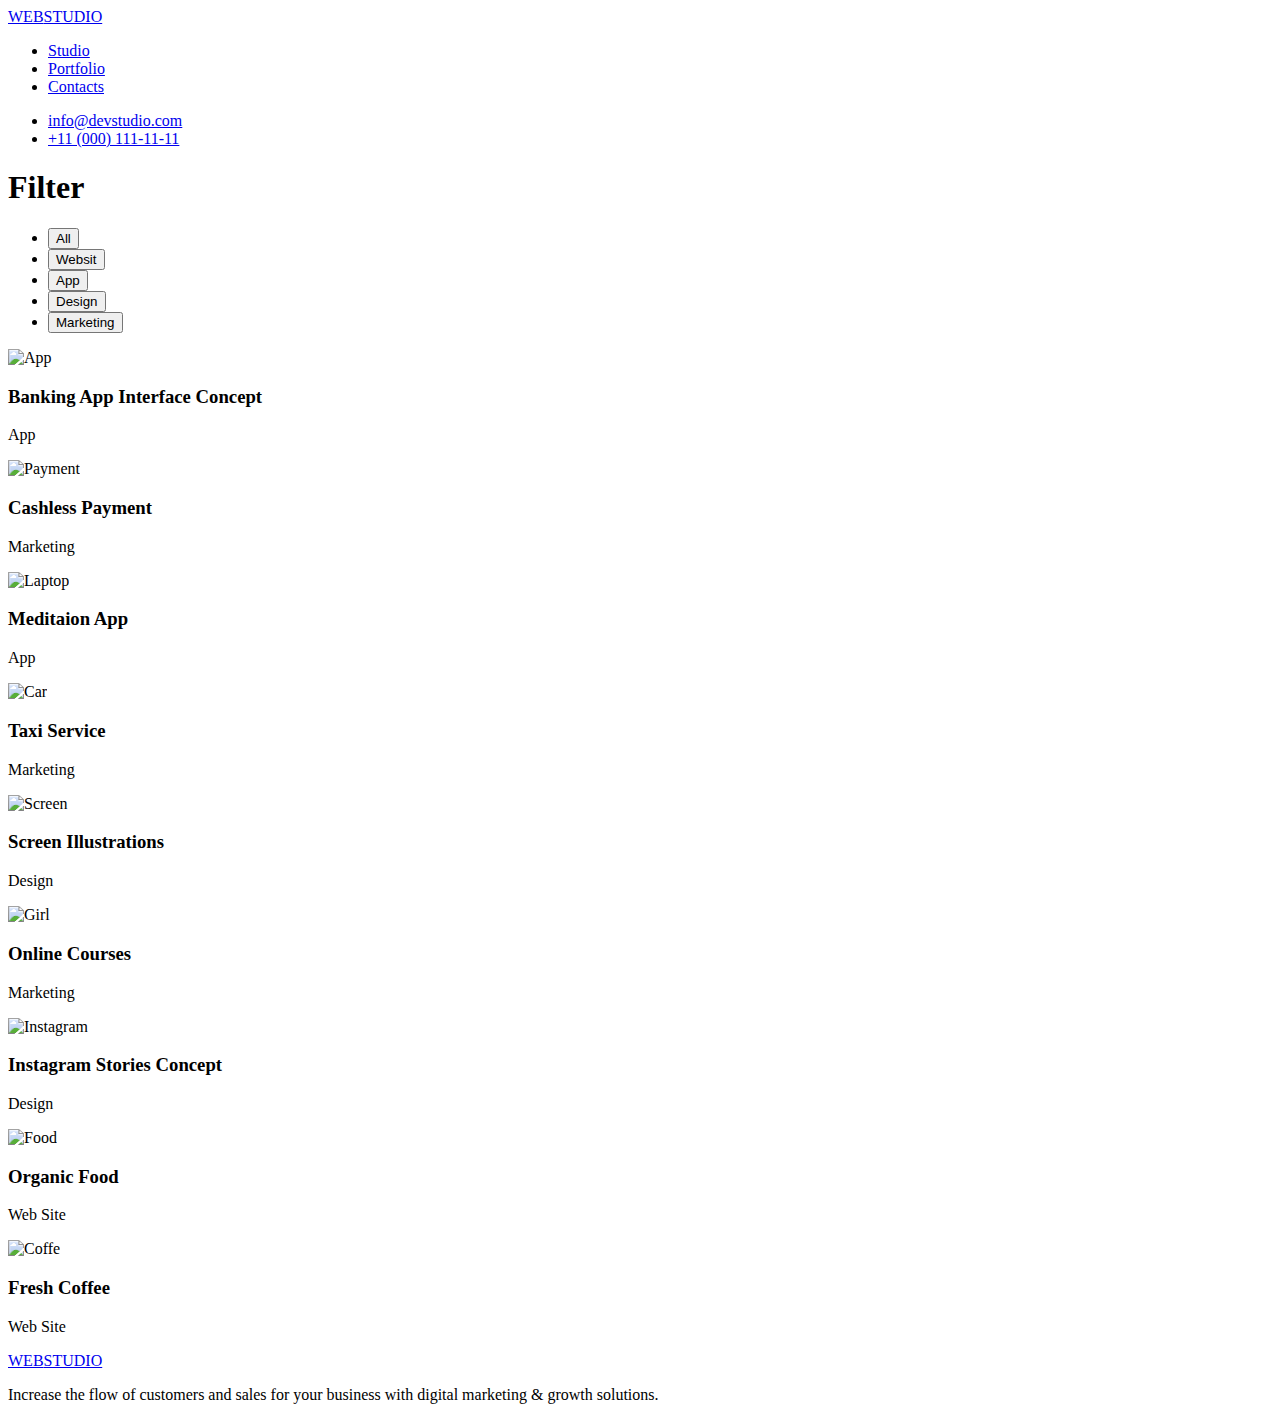
==== portfolio.html @ 220fc4f7 "Add files via upload" ====
<!DOCTYPE html>
<html lang="en">
<head>
    <meta charset="UTF-8">
    <meta http-equiv="X-UA-Compatible" content="IE=edge">
    <meta name="viewport" content="width=device-width, initial-scale=1.0">
    <title>Portfolio</title>
    <link rel="preconnect" href="https://fonts.googleapis.com">
    <link rel="preconnect" href="https://fonts.gstatic.com" crossorigin>
    <link href="https://fonts.googleapis.com/css2?family=Raleway:wght@700&family=Roboto:wght@400;500;700&display=swap" rel="stylesheet">
    <link rel="stylesheet" href="./css/styles1.css">
</head>
<body >
    <header class="header-page">
       <nav>
           <a 
            class="logo link" href="/"><span class="logo-web">WEB</span>STUDIO </a>
               <ul class="header-list list">
                   <li class="header-item">
                       <a class="header-link link" href="./index.html">Studio</a>
                   </li>
                   <li class="header-item">
                       <a class="header-link link" href="./portfolio.html">Portfolio</a>
                   </li>
                   <li class="header-item">
                       <a class="header-link link" href="/">Contacts</a>
                   </li>
           </ul>
       </nav>
       <ul class="header-connection list">
            <li>
                <a  
                class="header-phone link" href="tel:info@devstudio.com">info@devstudio.com</a>
            </li>
            <li>
                <a 
                class="header-mail link" href="mailto:+11(000)111-11-11">+11 (000) 111-11-11</a>
            </li>
       </ul>
    </header>
  <main>
    <section class="filter-list">
        <h1 class="filter">Filter</h1>
        <ul class="filter-btm list" >
        <li class="filter-itme ">
            <button class="btn click-btn " type="button">All</button>
        </li>
        <li class="filter-itme">
            <button class="btn click-btn" type="button">Websit </button>
        </li>
        <li class="filter-itme">
            <button class="btn click-btn " type="button"> App</button>
        </li>
        <li class="filter-itme">
            <button class="btn click-btn " type="button"> Design</button>
        </li>
        <li class="filter-itme">
            <button class="btn click-btn  " type="button">Marketing </button>
        </li>
        </ul>

            <li class="cells-item">
                <img  width="360" height="300" src="./imges/foto_portfolio/foto-1-1.jpg" alt="App">
                <h3 class="cells-info">Banking App Interface Concept</h3>
                <p class="additionall">App</p>
            </li>
            <li class="cells-item">
                <img  width="360" height="300" src="./imges/foto_portfolio/foto-1-2.jpg" alt="Payment">
                <h3 class="cells-info">Cashless Payment</h3>
                 <p class="additionall">Marketing</p>
            </li>
            <li class="cells-item">
                <img  width="360" height="300" src="./imges/foto_portfolio/foto-1-3.jpg" alt="Laptop">
                 <h3 class="cells-info">Meditaion App</h3>
                 <p class="additionall">App</p>
            </li>
            <li class="cells-item">
                <img  width="360" height="300" src="./imges/foto_portfolio/foto-1-4.jpg" alt="Car">
                <h3 class="cells-info">Taxi Service</h3>
                <p class="additionall">Marketing</p>
            </li>
            <li class="cells-item">
                <img  width="360" height="300" src="./imges/foto_portfolio/foto-1-5.jpg" alt="Screen">
                <h3 class="cells-info">Screen Illustrations</h3>
                <p class="additionall">Design</p>
            </li>
            <li class="cells-item">
                <img  width="360" height="300" src="./imges/foto_portfolio/foto-1-6.jpg" alt="Girl">
                <h3 class="cells-info">Online Courses</h3>
                <p class="additionall">Marketing</p>
            </li>
            <li class="cells-item">
                <img  width="360" height="300" src="./imges/foto_portfolio/foto-1-7.jpg" alt="Instagram">
                 <h3 class="cells-info">Instagram Stories Concept</h3>
                 <p class="additionall">Design</p>
            </li>
            <li class="cells-item">
                <img  width="360" height="300" src="./imges/foto_portfolio/foto-1-8.jpg" alt="Food">
                <h3 class="cells-info">Organic Food</h3>
                <p class="additionall">Web Site</p>
            </li>
            <li class="cells-item">
                <img  width="360" height="300" src="./imges/foto_portfolio/foto-1-9.jpg" alt="Coffe">
                 <h3 class="cells-info">Fresh Coffee</h3>
                 <p class="additionall">Web Site</p>
            </li>

        </ul>
    </section>  
  </main>
</body>

  <footer class="footer-block">
    <section class="footer-section">
        <a 
            class="logo-footer link" href="/"><span class="logo-beginer">WEB</span>STUDIO </a>
            <p class="footer-page">Increase the flow of customers and sales for your business with digital marketing & growth solutions.</p>
    </section>
  </footer>
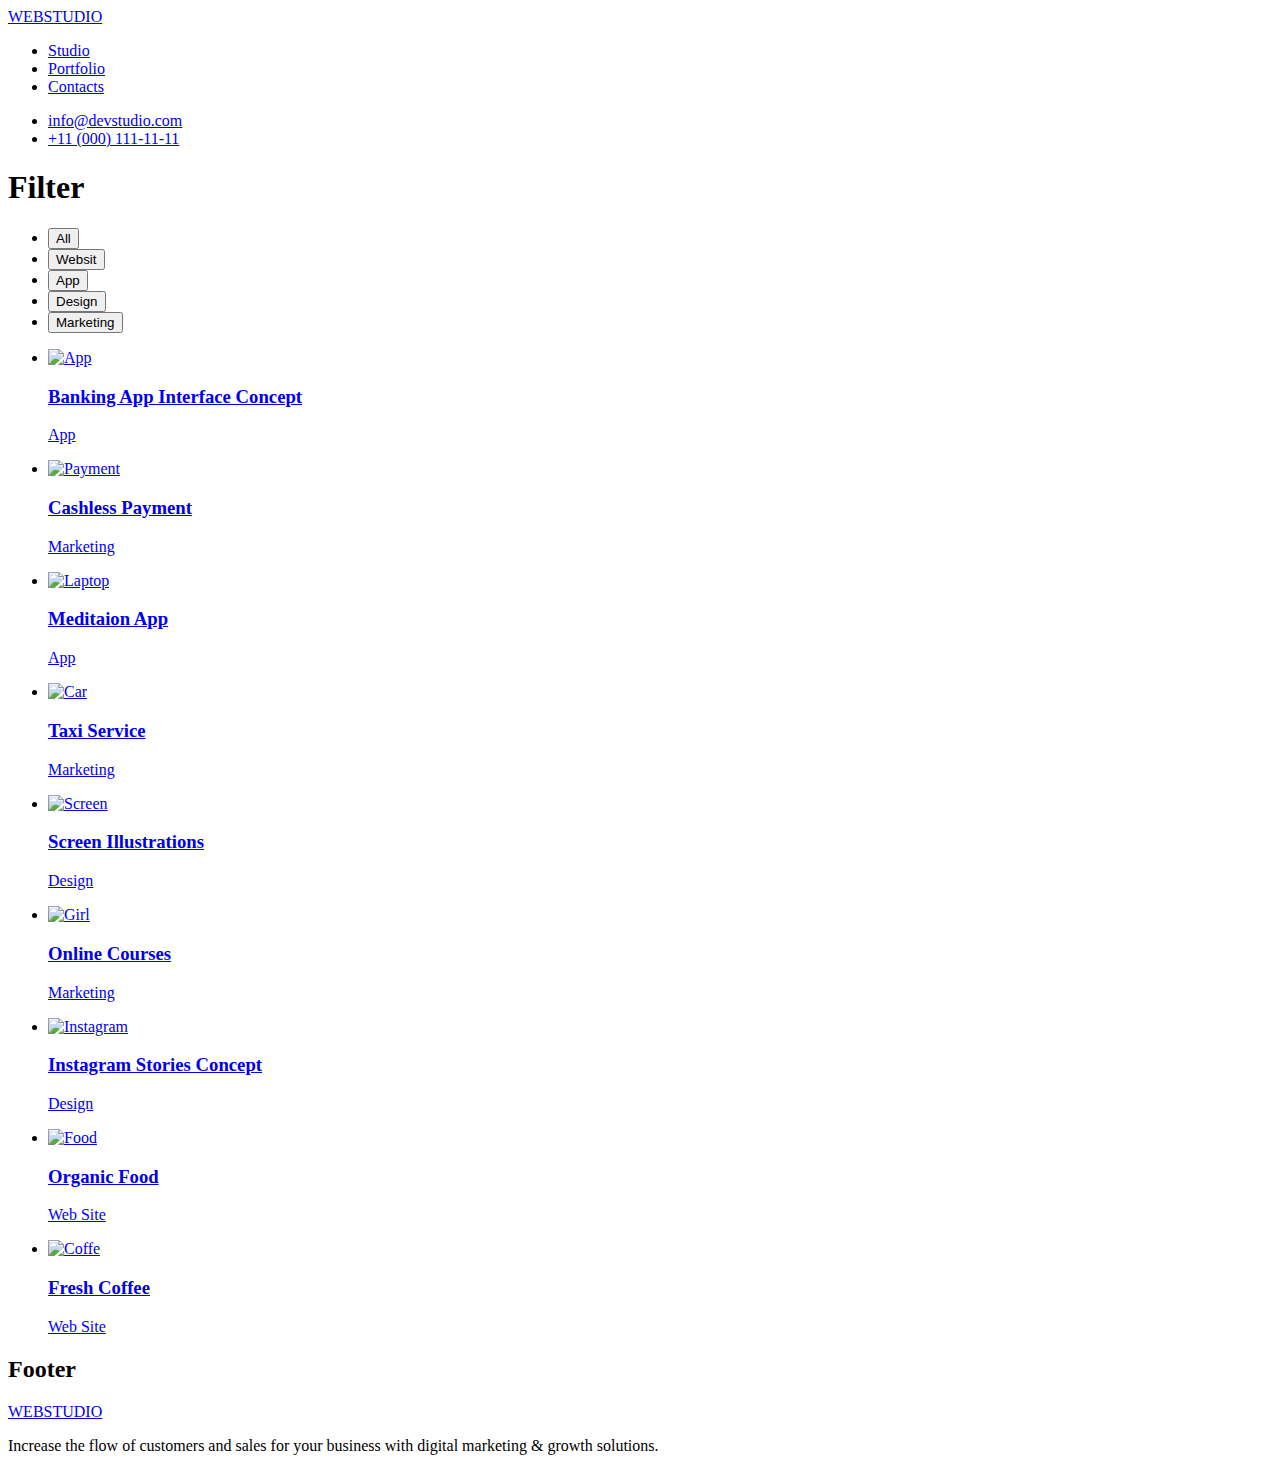
==== commit ef8eb72d: "upgraid css" ====
--- a/portfolio.html
+++ b/portfolio.html
@@ -1,119 +1,167 @@
-<!DOCTYPE html>
-<html lang="en">
-<head>
-    <meta charset="UTF-8">
-    <meta http-equiv="X-UA-Compatible" content="IE=edge">
-    <meta name="viewport" content="width=device-width, initial-scale=1.0">
-    <title>Portfolio</title>
-    <link rel="preconnect" href="https://fonts.googleapis.com">
-    <link rel="preconnect" href="https://fonts.gstatic.com" crossorigin>
-    <link href="https://fonts.googleapis.com/css2?family=Raleway:wght@700&family=Roboto:wght@400;500;700&display=swap" rel="stylesheet">
-    <link rel="stylesheet" href="./css/styles1.css">
-</head>
-<body >
-    <header class="header-page">
-       <nav>
-           <a 
-            class="logo link" href="/"><span class="logo-web">WEB</span>STUDIO </a>
-               <ul class="header-list list">
-                   <li class="header-item">
-                       <a class="header-link link" href="./index.html">Studio</a>
-                   </li>
-                   <li class="header-item">
-                       <a class="header-link link" href="./portfolio.html">Portfolio</a>
-                   </li>
-                   <li class="header-item">
-                       <a class="header-link link" href="/">Contacts</a>
-                   </li>
-           </ul>
-       </nav>
-       <ul class="header-connection list">
-            <li>
-                <a  
-                class="header-phone link" href="tel:info@devstudio.com">info@devstudio.com</a>
-            </li>
-            <li>
-                <a 
-                class="header-mail link" href="mailto:+11(000)111-11-11">+11 (000) 111-11-11</a>
-            </li>
-       </ul>
-    </header>
-  <main>
-    <section class="filter-list">
-        <h1 class="filter">Filter</h1>
-        <ul class="filter-btm list" >
-        <li class="filter-itme ">
-            <button class="btn click-btn " type="button">All</button>
-        </li>
-        <li class="filter-itme">
-            <button class="btn click-btn" type="button">Websit </button>
-        </li>
-        <li class="filter-itme">
-            <button class="btn click-btn " type="button"> App</button>
-        </li>
-        <li class="filter-itme">
-            <button class="btn click-btn " type="button"> Design</button>
-        </li>
-        <li class="filter-itme">
-            <button class="btn click-btn  " type="button">Marketing </button>
-        </li>
-        </ul>
-
-            <li class="cells-item">
-                <img  width="360" height="300" src="./imges/foto_portfolio/foto-1-1.jpg" alt="App">
-                <h3 class="cells-info">Banking App Interface Concept</h3>
-                <p class="additionall">App</p>
-            </li>
-            <li class="cells-item">
-                <img  width="360" height="300" src="./imges/foto_portfolio/foto-1-2.jpg" alt="Payment">
-                <h3 class="cells-info">Cashless Payment</h3>
-                 <p class="additionall">Marketing</p>
-            </li>
-            <li class="cells-item">
-                <img  width="360" height="300" src="./imges/foto_portfolio/foto-1-3.jpg" alt="Laptop">
-                 <h3 class="cells-info">Meditaion App</h3>
-                 <p class="additionall">App</p>
-            </li>
-            <li class="cells-item">
-                <img  width="360" height="300" src="./imges/foto_portfolio/foto-1-4.jpg" alt="Car">
-                <h3 class="cells-info">Taxi Service</h3>
-                <p class="additionall">Marketing</p>
-            </li>
-            <li class="cells-item">
-                <img  width="360" height="300" src="./imges/foto_portfolio/foto-1-5.jpg" alt="Screen">
-                <h3 class="cells-info">Screen Illustrations</h3>
-                <p class="additionall">Design</p>
-            </li>
-            <li class="cells-item">
-                <img  width="360" height="300" src="./imges/foto_portfolio/foto-1-6.jpg" alt="Girl">
-                <h3 class="cells-info">Online Courses</h3>
-                <p class="additionall">Marketing</p>
-            </li>
-            <li class="cells-item">
-                <img  width="360" height="300" src="./imges/foto_portfolio/foto-1-7.jpg" alt="Instagram">
-                 <h3 class="cells-info">Instagram Stories Concept</h3>
-                 <p class="additionall">Design</p>
-            </li>
-            <li class="cells-item">
-                <img  width="360" height="300" src="./imges/foto_portfolio/foto-1-8.jpg" alt="Food">
-                <h3 class="cells-info">Organic Food</h3>
-                <p class="additionall">Web Site</p>
-            </li>
-            <li class="cells-item">
-                <img  width="360" height="300" src="./imges/foto_portfolio/foto-1-9.jpg" alt="Coffe">
-                 <h3 class="cells-info">Fresh Coffee</h3>
-                 <p class="additionall">Web Site</p>
-            </li>
-
-        </ul>
-    </section>  
-  </main>
-</body>
-
-  <footer class="footer-block">
-    <section class="footer-section">
-        <a 
-            class="logo-footer link" href="/"><span class="logo-beginer">WEB</span>STUDIO </a>
-            <p class="footer-page">Increase the flow of customers and sales for your business with digital marketing & growth solutions.</p>
-    </section>
-  </footer>+<!DOCTYPE html>
+<html lang="en">
+<head>
+    <meta charset="UTF-8">
+    <meta http-equiv="X-UA-Compatible" content="IE=edge">
+    <meta name="viewport" content="width=device-width, initial-scale=1.0">
+    <title>Portfolio</title>
+    <link rel="preconnect" href="https://fonts.googleapis.com">
+    <link rel="preconnect" href="https://fonts.gstatic.com" crossorigin>
+    <link href="https://fonts.googleapis.com/css2?family=Raleway:wght@800&family=Roboto:wght@400;500;700&display=swap" rel="stylesheet">
+    
+    <link rel="stylesheet" href="https://cdnjs.cloudflare.com/ajax/libs/modern-normalize/1.1.0/modern-normalize.min.css" integrity="sha512-wpPYUAdjBVSE4KJnH1VR1HeZfpl1ub8YT/NKx4PuQ5NmX2tKuGu6U/JRp5y+Y8XG2tV+wKQpNHVUX03MfMFn9Q==" crossorigin="anonymous" referrerpolicy="no-referrer" />
+    <link rel="stylesheet" href="./css/styles1.css">
+</head>
+<body >
+    <header class="header-page">
+        <div class="container">
+       <nav class=" heder-block">
+           <a 
+            class="logo link" href="/"><span class="logo-web">WEB</span>STUDIO </a>
+               <ul class="header-list list">
+                   <li class="header-item">
+                       <a class="header-link link" href="./index.html">Studio</a>
+                   </li>
+                   <li class="header-item">
+                       <a class="header-link link" href="./portfolio.html">Portfolio</a>
+                   </li>
+                   <li class="header-item">
+                       <a class="header-link link" href="/">Contacts</a>
+                   </li>
+           </ul>
+       </nav>
+       <ul class="header-connection list">
+            <li>
+                <a  
+                class="header-phone link" href="tel:info@devstudio.com">info@devstudio.com</a>
+            </li>
+            <li>
+                <a 
+                class="header-mail link" href="mailto:+11(000)111-11-11">+11 (000) 111-11-11</a>
+            </li>
+       </ul>
+        </div>
+    </header>
+  <main>
+    <section class="filter-list">
+        <div class="container">
+            <h1 class="filter">Filter</h1>
+               <ul class="filter-btm list" >
+                  <li class="filter-itme ">
+                       <button class="btn click-btn " type="button"> All </button>
+                  </li>
+                  <li class="filter-itme">
+                       <button class="btn click-btn" type="button"> Websit </button>
+                  </li>
+                  <li class="filter-itme">
+                       <button class="btn click-btn" type="button"> App </button>
+                  </li>
+                  <li class="filter-itme">
+                       <button class="btn click-btn" type="button"> Design</button>
+                  </li>
+                  <li class="filter-itme">
+                       <button class="btn click-btn" type="button"> Marketing </button>
+                  </li>
+              </ul>
+        </div>
+        <div class="container">
+        <ul class="cells-list">
+            <li class="cells-block list">
+
+                <a class="cells-item link" href="/">
+                    <img class="no-grap" width="360" height="300" src="./imges/foto_portfolio/foto-1-1.jpg" alt="App">
+                    <div class="cells">
+                        <h3 class="cells-info"> Banking App Interface Concept</h3>
+                        <p class="additionall"> App</p>
+                    </div>
+                </a>
+            </li>
+            <li class="cells-block list">
+                <a class="cells-item link" href="/">
+                    <img class="no-grap" width="360" height="300" src="./imges/foto_portfolio/foto-1-2.jpg" alt="Payment">
+                    <div class="cells">
+                        <h3 class="cells-info"> Cashless Payment</h3>
+                        <p class="additionall"> Marketing </p>
+                    </div>
+                </a>
+            </li>
+            <li class="cells-block list">
+                <a class="cells-item link" href="/">
+                    <img class="no-grap" width="360" height="300" src="./imges/foto_portfolio/foto-1-3.jpg" alt="Laptop">
+                    <div class="cells">
+                       <h3 class="cells-info"> Meditaion App </h3>
+                       <p class="additionall"> App</p>
+                    </div>
+                </a>    
+            </li>
+            <li class="cells-block list">
+                <a class="cells-item link" href="/">
+                    <img class="no-grap" width="360" height="300" src="./imges/foto_portfolio/foto-1-4.jpg" alt="Car">
+                    <div class="cells">
+                        <h3 class="cells-info"> Taxi Service </h3>
+                        <p class="additionall"> Marketing </p>
+                    </div>
+                </a>
+            </li>
+            <li class="cells-block list">
+                <a class="cells-item link" href="/">
+                    <img class="no-grap" width="360" height="300" src="./imges/foto_portfolio/foto-1-5.jpg" alt="Screen">
+                    <div class="cells">
+                       <h3 class="cells-info"> Screen Illustrations </h3>
+                       <p class="additionall"> Design </p>
+                    </div>
+                </a> 
+            </li>
+            <li class="cells-block list">
+                <a class="cells-item link" href="/">
+                    <img class="no-grap"  width="360" height="300" src="./imges/foto_portfolio/foto-1-6.jpg" alt="Girl">
+                    <div class="cells">
+                       <h3 class="cells-info"> Online Courses </h3>
+                       <p class="additionall"> Marketing </p>
+                    </div>
+                </a>
+            </li>
+            <li class="cells-block list">
+                <a class="cells-item link" href="/">
+                    <img class="no-grap" width="360" height="300" src="./imges/foto_portfolio/foto-1-7.jpg" alt="Instagram">
+                    <div class="cells">
+                        <h3 class="cells-info"> Instagram Stories Concept </h3>
+                        <p class="additionall"> Design </p>
+                    </div>
+                </a>   
+            </li>
+            <li class="cells-block list">
+                <a class="cells-item link" href="/">
+                    <img class="no-grap"  width="360" height="300" src="./imges/foto_portfolio/foto-1-8.jpg" alt="Food">
+                    <div class="cells">
+                        <h3 class="cells-info">Organic Food </h3>
+                        <p class="additionall">Web Site</p>
+                    </div>
+                </a>   
+            </li>
+            <li class="cells-block list">
+                <a class="cells-item link" href="/">   
+                    <img class="no-grap"  width="360" height="300" src="./imges/foto_portfolio/foto-1-9.jpg" alt="Coffe">
+                    <div class="cells">
+                        <h3 class="cells-info">Fresh Coffee</h3>
+                        <p class="additionall">Web Site</p>
+                    </div>
+                </a>
+            </li>
+        </ul>
+        </div>
+    </section>  
+  </main>
+  <footer>
+    <section class="footer-section">
+        <div class="container">
+           <h2 class="footer-title">Footer</h2>
+           <a 
+                class="logo-footer link" href="/"><span class="logo-beginer">WEB</span>STUDIO </a>
+             <p class="footer-page">Increase the flow of customers and sales for your business with digital marketing & growth solutions.</p>
+        </div>
+        </section>
+</footer>
+</body>
+
+  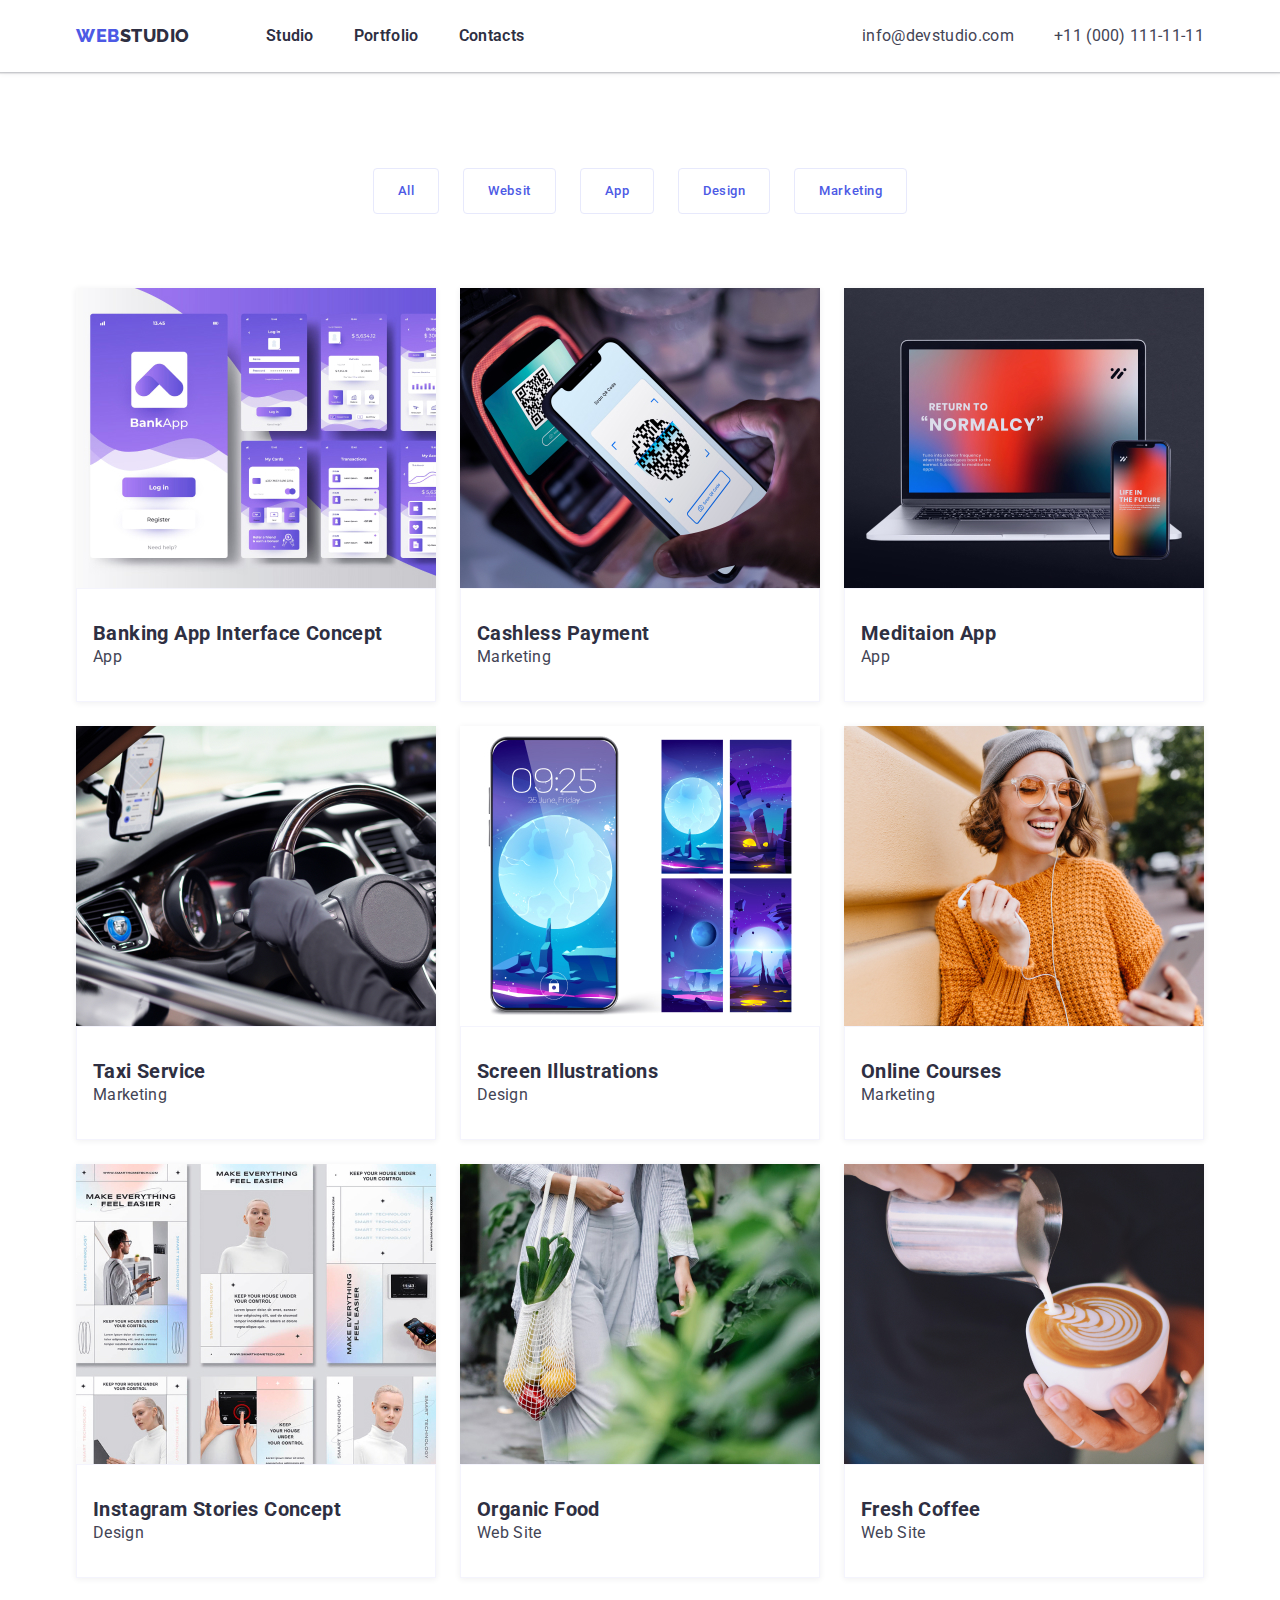
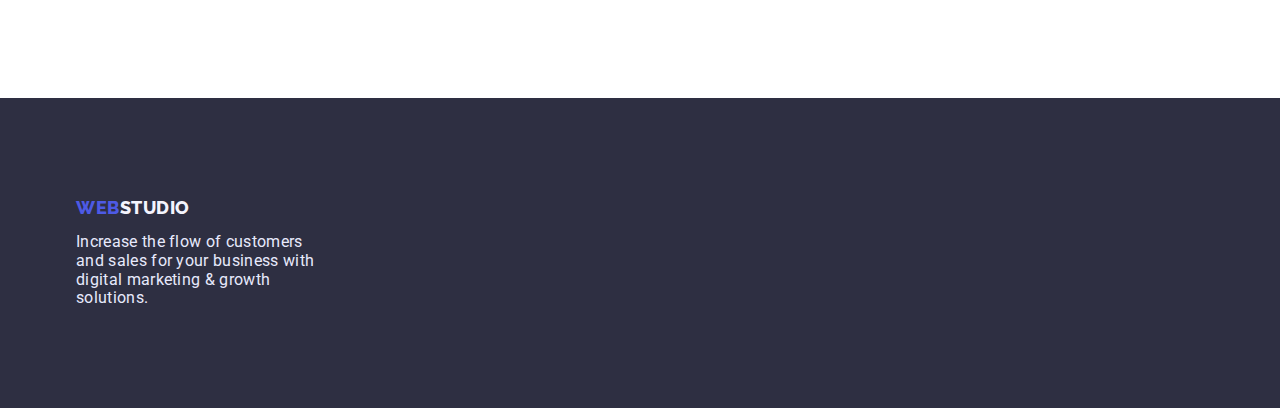
==== commit abb9c484: "Update portfolio.html" ====
--- a/portfolio.html
+++ b/portfolio.html
@@ -157,8 +157,8 @@
         <div class="container">
            <h2 class="footer-title">Footer</h2>
            <a 
-                class="logo-footer link" href="/"><span class="logo-beginer">WEB</span>STUDIO </a>
-             <p class="footer-page">Increase the flow of customers and sales for your business with digital marketing & growth solutions.</p>
+            class="logo-footer link" href="/"><span class="logo-beginer">WEB</span>STUDIO </a>
+            <p class="footer-page">Increase the flow of customers and sales for your business with digital marketing & growth solutions.</p>
         </div>
         </section>
 </footer>
--- a/css/styles1.css
+++ b/css/styles1.css
@@ -0,0 +1,256 @@
+:root{
+    --color-light:#FFFFFF;
+    --color-main: #2E2F42;
+    --color-accent: #4D5AE5;
+    --color-btm: #F4F4FD;
+    --color-footer: #E7E9FC;
+    --color-block:#434455;
+}
+
+*,
+*::after,
+*::before{
+    box-sizing: border-box;
+    margin: 0;
+    padding: 0;
+}
+.container {
+    max-width: 1158px;
+    margin-left: auto;
+    margin-right: auto;
+    padding-right: 15px;
+    padding-left: 15px;}
+
+body{
+    font-family: 'Roboto', sans-serif;
+    font-size: 16px;
+}
+.list,
+.cells-item{
+    list-style: none;
+}
+.link{
+    font-family: inherit;
+    text-decoration: none;
+}
+ .h1,
+ h2,
+ h3,
+ h4 {
+    margin: 0;
+ }
+
+.img {
+    max-width: 100%;
+    height: auto;
+ }
+.header-page .container {
+    display: flex;
+    align-items: center;
+    justify-content: space-between;
+   
+}
+.header-block ul,
+.header-connection {
+    display: flex;
+    align-items: center;
+}
+
+.header-page nav,
+.header-page ul {
+    display: flex;
+    align-items: center;
+}
+
+.logo-web{
+    color: var(--color-accent);
+}
+.logo{
+    font-family: 'Raleway', sans-serif;
+    font-weight: 800;
+    font-size: 18px;
+    line-height: 1.33;
+    letter-spacing: 0.03em;
+    text-transform: uppercase;
+    color: var(--color-main);
+    padding-right: 76px;
+}
+.header-link:hover,
+.header-phone:hover,
+.header-mail:hover{
+    color: var(--color-accent);
+}
+.header-link:focus,
+.header-mail:focus,
+.header-phone:focus{
+    color: var(--color-accent);
+}  
+.header-list {
+     display: flex;
+     align-items: center;
+     
+}
+.header-list li{
+    padding-right: 40px;
+}
+.header-page {
+    background: var(--color-light);
+    box-shadow: 0px 2px 1px rgba(46, 47, 66, 0.08), 0px 1px 1px rgba(46, 47, 66, 0.16), 0px 1px 6px rgba(46, 47, 66, 0.08);
+    padding-top: 24px;
+    padding-bottom: 24px;
+}
+
+.header-link {
+    font-weight: 600;
+    line-height: 1.5;
+    letter-spacing: 0.02em;
+    color: var(--color-main);
+}
+.header-phone, .header-mail{
+    line-height: 1.5;
+    letter-spacing: 0.02em;
+    color: #434455;
+    padding-left: 40px;
+}
+
+.filter-list{
+    padding-top:  96px;
+    padding-bottom: 120px; 
+  
+}
+.filter,.cells-title {
+    position: absolute;
+    white-space: nowrap;
+    width: 1px;
+    height: 1px;
+    overflow: hidden;
+    border: 0;
+    padding: 0;
+    clip: rect(0 0 0 0);
+    clip-path: inset(50%);
+    margin: -1px;
+
+}
+.filter-btm{
+    display: flex;
+    flex-wrap: wrap;
+    gap: 24px;
+    justify-content: center;
+    
+}
+
+.btn {
+    font-family: inherit;
+    font-weight: 500;
+    line-height: 1.5;
+    text-align: center;
+    cursor: pointer;
+    letter-spacing: 0.04em;
+    color: var(--color-accent);
+    background: var(--color-light);
+    border: 1px solid var(--color-footer);
+    border-radius: 4px;
+   
+    padding: 12px 24px;
+    
+
+
+}
+
+.click-btn:active{
+    color: var(--color-btm);
+    background: var(--color-accent); 
+}
+.click-btn:hover
+.click-btn:focus{
+    color: var(--color-accent); 
+    background: var(--color-btm); 
+}
+.item{
+    list-style: none;
+
+}
+.no-grap{ 
+    display: block;
+}
+.cells-item {
+    background: var(--color-light);
+    display: block;
+    border: 0.5px solid --color-btms;
+    box-shadow: 0px 1px 6px rgba(46, 47, 66, 0.08);
+}
+.cells-list{
+    display: flex;
+    flex-wrap: wrap;
+    gap: 24px;
+    
+}
+.cells{
+    padding-top: 32px;
+    padding-bottom: 32px;
+    padding-left: 16px;
+    border: 0.5px solid #F4F4FD;
+
+}
+
+.cells-info {
+    font-weight: 700;
+    font-size: 20px;
+    line-height: 1.2;
+    letter-spacing: 0.02em;
+    color: var(--color-main);
+}
+.cells-list{
+    padding-top: 74px;
+}
+
+.additionall {
+    line-height: 1.5;
+    letter-spacing: 0.02em;
+    color: var(--color-block);
+}
+.footer-section .container{
+    padding-top: 100px;
+    padding-bottom: 100px;
+}
+.footer-section {
+    background: var(--color-main);
+}
+.logo-footer{
+    font-family: 'Raleway',sans-serif;
+    font-weight: 800;
+    font-size: 18px;
+    line-height: 1.16;
+    display: flex;
+    align-items: center;
+    letter-spacing: 0.03em;
+    text-transform: uppercase;
+    color: var(--color-btm);
+    
+}
+.logo-beginer{
+    color: var(--color-accent);
+}
+.footer-title{
+    position: absolute;
+    white-space: nowrap;
+    width: 1px;
+    height: 1px;
+    overflow: hidden;
+    border: 0;
+    padding: 0;
+    clip: rect(0 0 0 0);
+    clip-path: inset(50%);
+    margin: -1px;
+}
+
+.footer-page {
+    font-weight: 400;
+    line-height: 1.16;
+    letter-spacing: 0.02em;
+    color:var(--color-footer);
+    display: block;
+    max-width: 248px;
+    
+    padding-top: 14.62px;
+}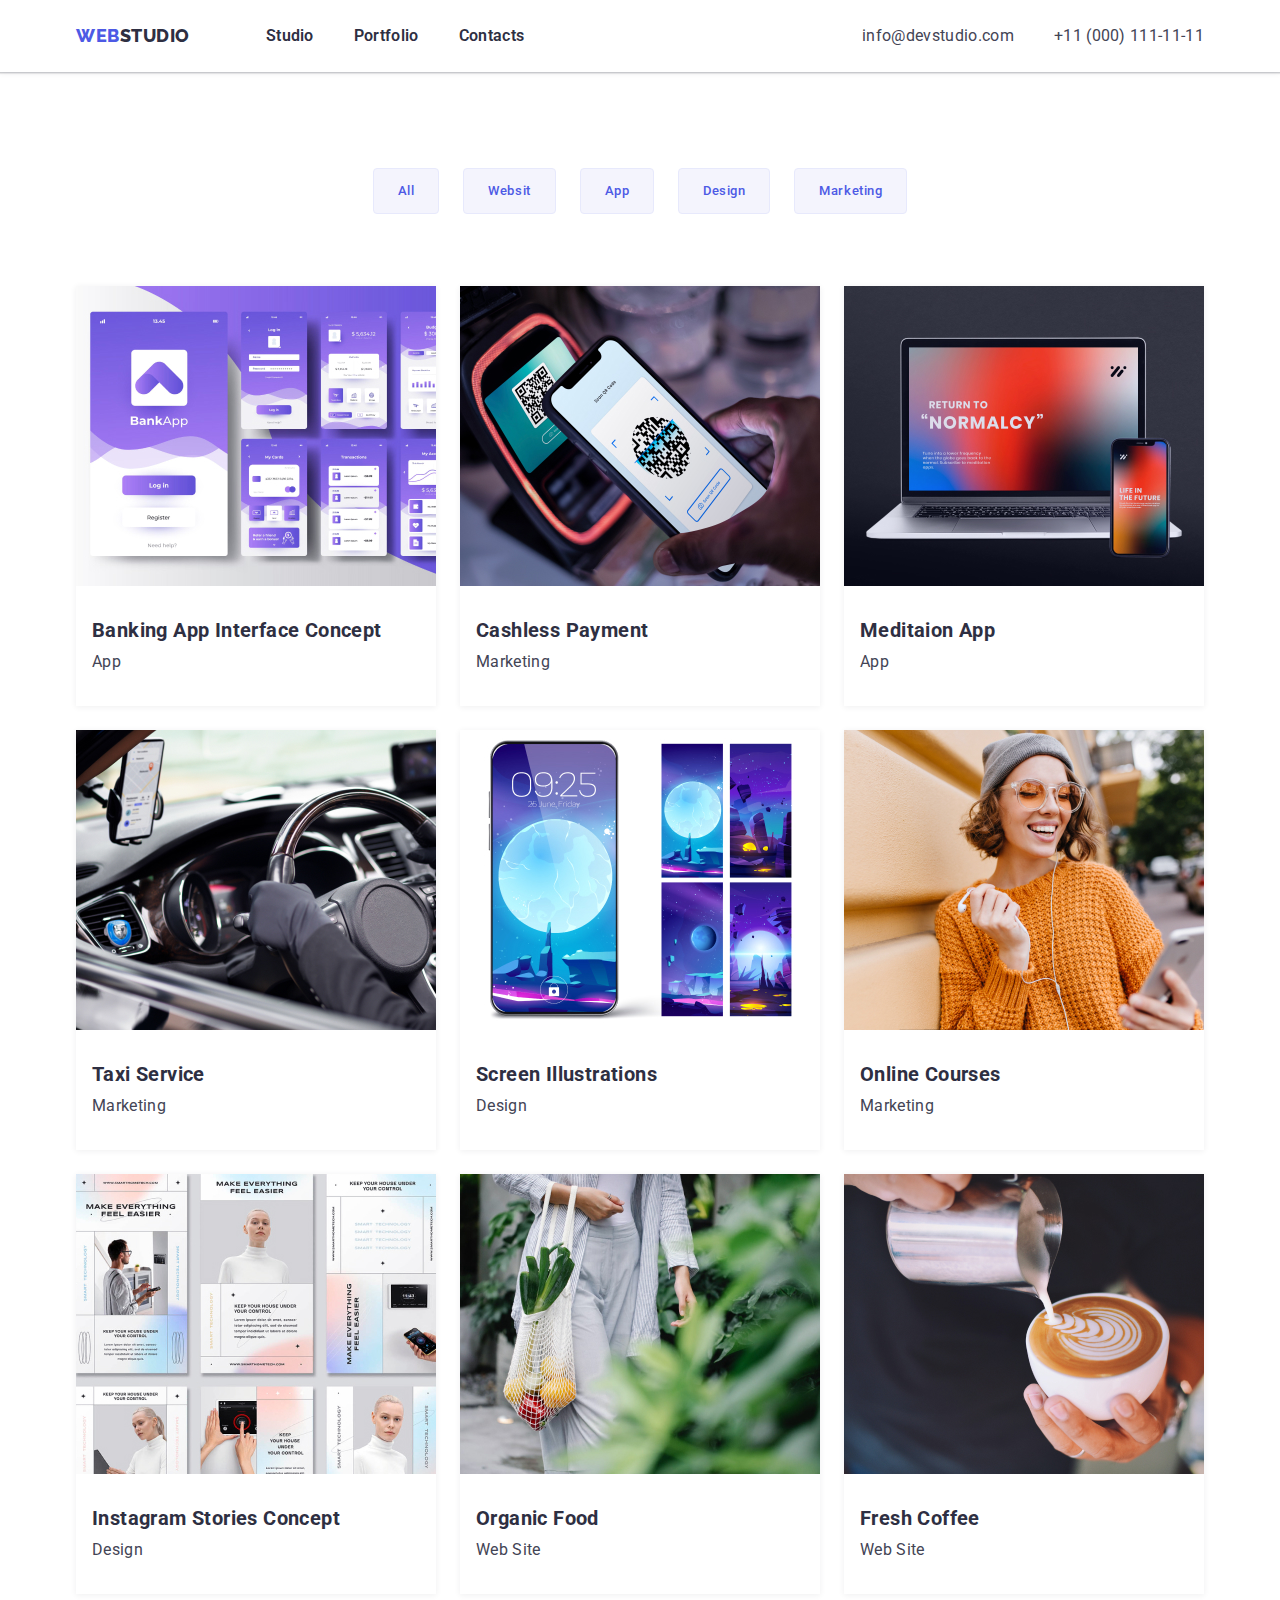
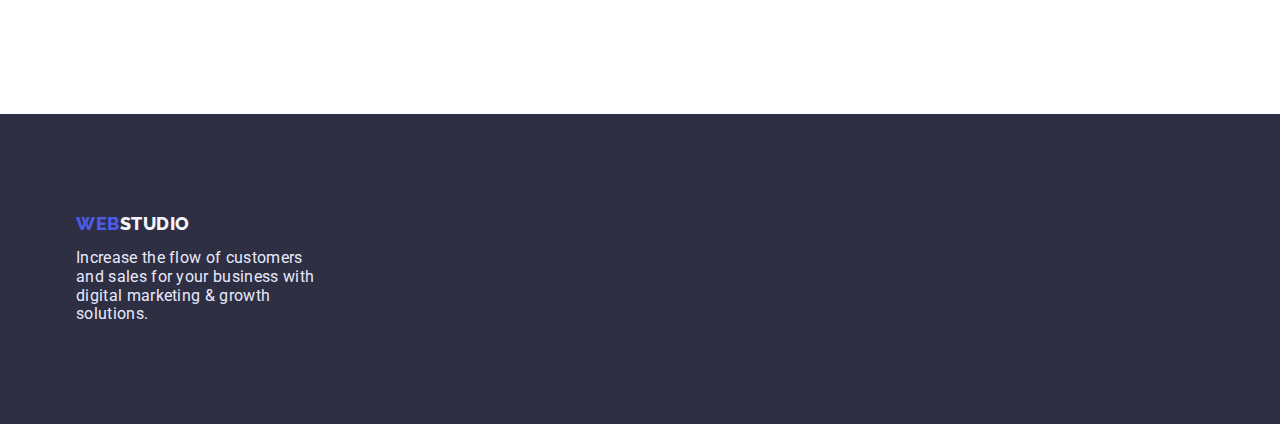
==== commit b8567881: "Update portfolio.html" ====
--- a/portfolio.html
+++ b/portfolio.html
@@ -19,23 +19,23 @@
            <a 
             class="logo link" href="/"><span class="logo-web">WEB</span>STUDIO </a>
                <ul class="header-list list">
-                   <li class="header-item">
+                   <li class="header-item studio"  >
                        <a class="header-link link" href="./index.html">Studio</a>
                    </li>
-                   <li class="header-item">
+                   <li class="header-item portfolio">
                        <a class="header-link link" href="./portfolio.html">Portfolio</a>
                    </li>
-                   <li class="header-item">
+                   <li class="header-item contacts">
                        <a class="header-link link" href="/">Contacts</a>
                    </li>
            </ul>
        </nav>
        <ul class="header-connection list">
-            <li>
+            <li class="phone">
                 <a  
                 class="header-phone link" href="tel:info@devstudio.com">info@devstudio.com</a>
             </li>
-            <li>
+            <li class="mail">
                 <a 
                 class="header-mail link" href="mailto:+11(000)111-11-11">+11 (000) 111-11-11</a>
             </li>
@@ -63,11 +63,8 @@
                        <button class="btn click-btn" type="button"> Marketing </button>
                   </li>
               </ul>
-        </div>
-        <div class="container">
         <ul class="cells-list">
             <li class="cells-block list">
-
                 <a class="cells-item link" href="/">
                     <img class="no-grap" width="360" height="300" src="./imges/foto_portfolio/foto-1-1.jpg" alt="App">
                     <div class="cells">
--- a/css/styles1.css
+++ b/css/styles1.css
@@ -5,6 +5,7 @@
     --color-btm: #F4F4FD;
     --color-footer: #E7E9FC;
     --color-block:#434455;
+    --color-active: #404BBF;
 }
 
 *,
@@ -73,7 +74,7 @@
     letter-spacing: 0.03em;
     text-transform: uppercase;
     color: var(--color-main);
-    padding-right: 76px;
+    margin-right: 76px;
 }
 .header-link:hover,
 .header-phone:hover,
@@ -88,17 +89,29 @@
 .header-list {
      display: flex;
      align-items: center;
-     
-}
-.header-list li{
-    padding-right: 40px;
-}
+        
+}
+.studio {
+    margin-right: 40px;
+}
+.contacts {
+    margin-left: 40px;
+}
+.header-item{
+    margin-top: 24px;
+    margin-bottom: 24px;
+}
+.mail{
+    margin-left: 40px;
+}
+
+
 .header-page {
     background: var(--color-light);
     box-shadow: 0px 2px 1px rgba(46, 47, 66, 0.08), 0px 1px 1px rgba(46, 47, 66, 0.16), 0px 1px 6px rgba(46, 47, 66, 0.08);
-    padding-top: 24px;
-    padding-bottom: 24px;
-}
+
+}
+
 
 .header-link {
     font-weight: 600;
@@ -110,12 +123,12 @@
     line-height: 1.5;
     letter-spacing: 0.02em;
     color: #434455;
-    padding-left: 40px;
+ 
 }
 
 .filter-list{
-    padding-top:  96px;
-    padding-bottom: 120px; 
+    margin-top:  96px;
+    margin-bottom: 120px; 
   
 }
 .filter,.cells-title {
@@ -147,25 +160,26 @@
     cursor: pointer;
     letter-spacing: 0.04em;
     color: var(--color-accent);
-    background: var(--color-light);
+    background: var(--color-btm);
     border: 1px solid var(--color-footer);
     border-radius: 4px;
    
     padding: 12px 24px;
     
-
-
-}
-
+}
 .click-btn:active{
-    color: var(--color-btm);
-    background: var(--color-accent); 
-}
-.click-btn:hover
-.click-btn:focus{
-    color: var(--color-accent); 
-    background: var(--color-btm); 
-}
+    background:var(--color-active);
+    color: var(--color-footer);
+
+}
+.click-btn:focus,
+.clck-btn:hover{
+    background: var(--color-btm);
+    color: var(--color-accent);
+
+}
+
+
 .item{
     list-style: none;
 
@@ -176,7 +190,6 @@
 .cells-item {
     background: var(--color-light);
     display: block;
-    border: 0.5px solid --color-btms;
     box-shadow: 0px 1px 6px rgba(46, 47, 66, 0.08);
 }
 .cells-list{
@@ -186,11 +199,9 @@
     
 }
 .cells{
-    padding-top: 32px;
+    padding-left: 16px;
     padding-bottom: 32px;
-    padding-left: 16px;
-    border: 0.5px solid #F4F4FD;
-
+    margin-top: 32px;
 }
 
 .cells-info {
@@ -199,9 +210,10 @@
     line-height: 1.2;
     letter-spacing: 0.02em;
     color: var(--color-main);
+    margin-bottom: 8px;
 }
 .cells-list{
-    padding-top: 74px;
+    margin-top: 72px;
 }
 
 .additionall {
@@ -249,8 +261,7 @@
     line-height: 1.16;
     letter-spacing: 0.02em;
     color:var(--color-footer);
-    display: block;
     max-width: 248px;
     
-    padding-top: 14.62px;
+    margin-top: 14.62px;
 }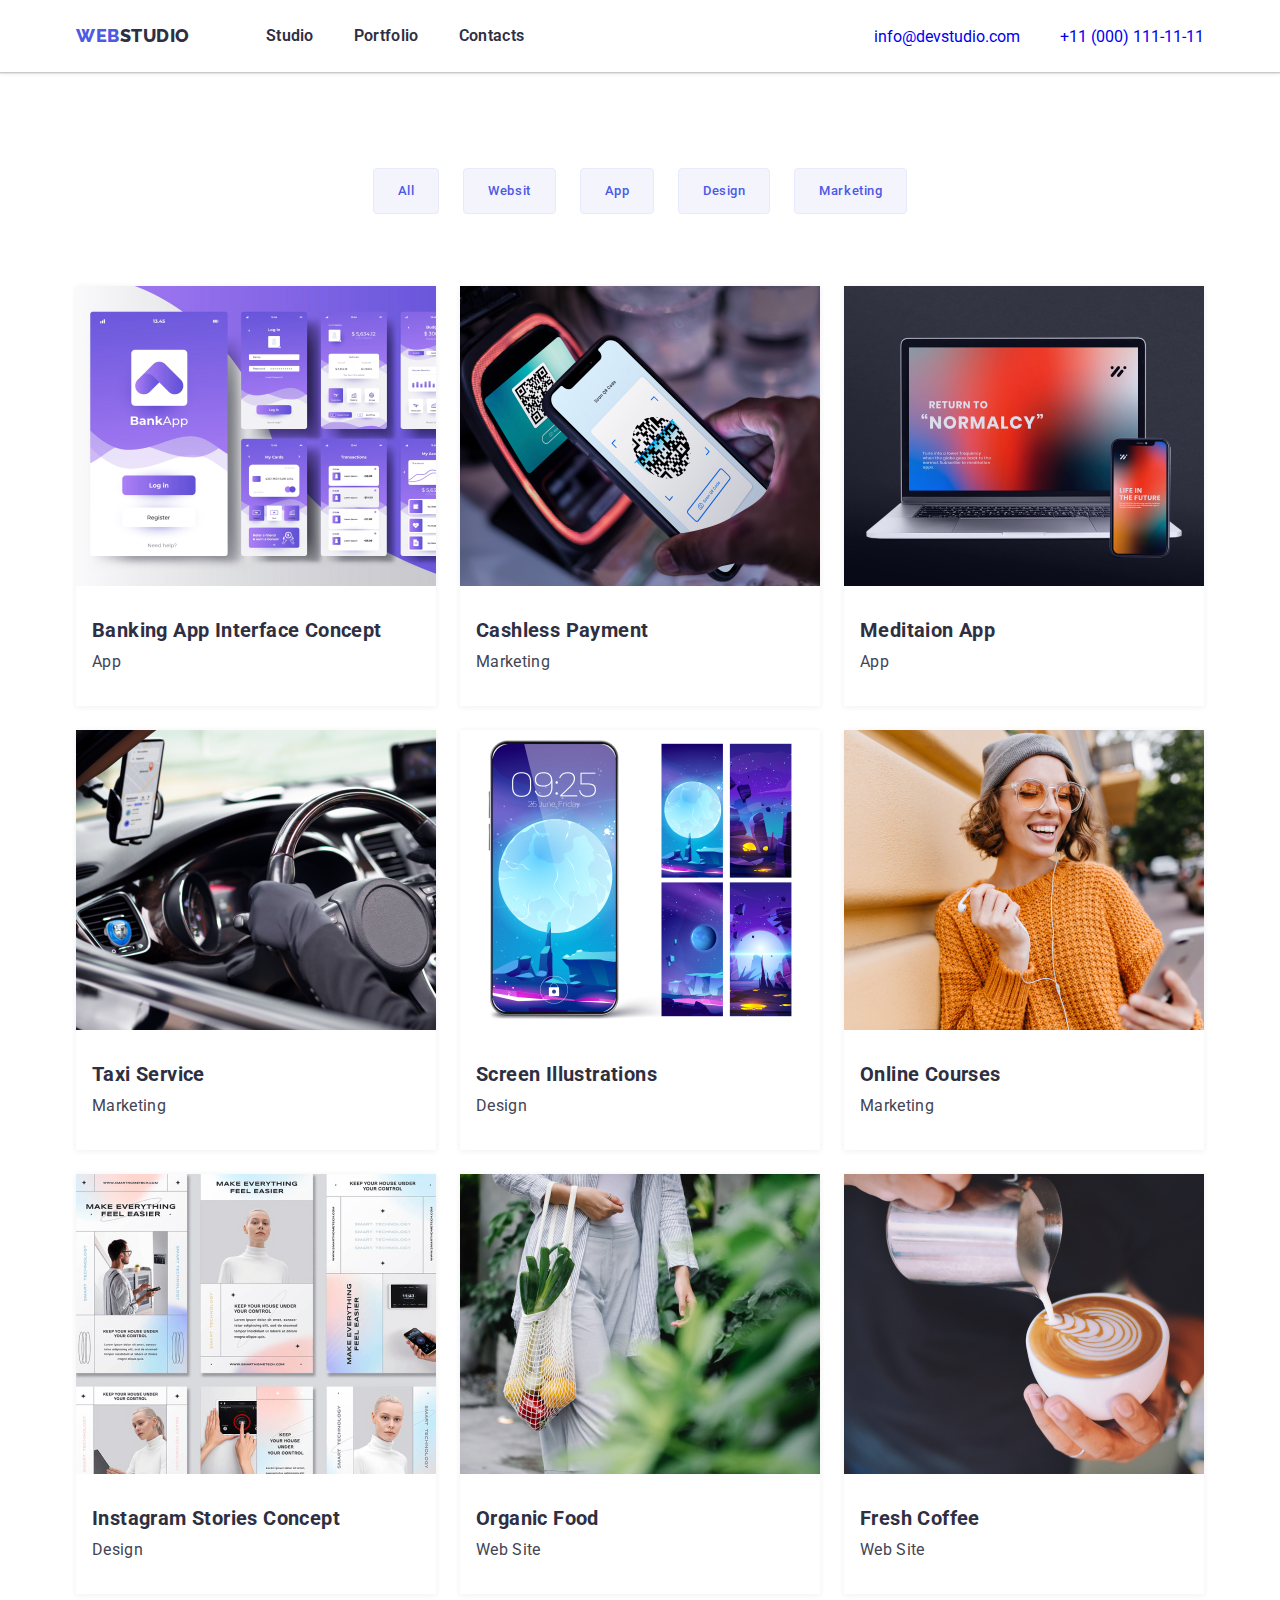
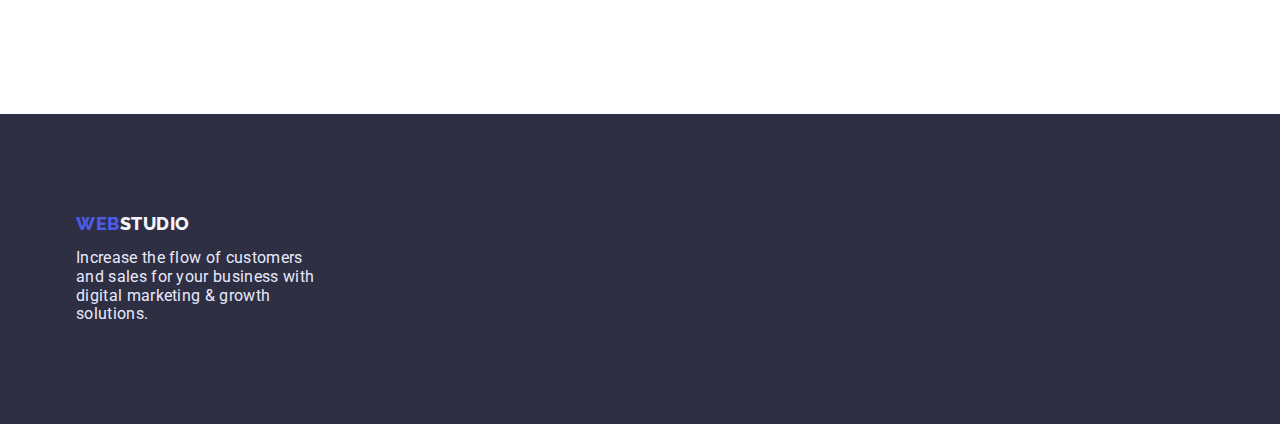
==== commit 790d0796: "Update portfolio.html" ====
--- a/portfolio.html
+++ b/portfolio.html
@@ -33,11 +33,11 @@
        <ul class="header-connection list">
             <li class="phone">
                 <a  
-                class="header-phone link" href="tel:info@devstudio.com">info@devstudio.com</a>
+                class="header-contact link" href="tel:info@devstudio.com">info@devstudio.com</a>
             </li>
             <li class="mail">
                 <a 
-                class="header-mail link" href="mailto:+11(000)111-11-11">+11 (000) 111-11-11</a>
+                class="header-contact link" href="mailto:+11(000)111-11-11">+11 (000) 111-11-11</a>
             </li>
        </ul>
         </div>
@@ -63,8 +63,8 @@
                        <button class="btn click-btn" type="button"> Marketing </button>
                   </li>
               </ul>
-        <ul class="cells-list">
-            <li class="cells-block list">
+        <ul class="cells-list list">
+            <li class="cells-block ">
                 <a class="cells-item link" href="/">
                     <img class="no-grap" width="360" height="300" src="./imges/foto_portfolio/foto-1-1.jpg" alt="App">
                     <div class="cells">
@@ -73,7 +73,7 @@
                     </div>
                 </a>
             </li>
-            <li class="cells-block list">
+            <li class="cells-block ">
                 <a class="cells-item link" href="/">
                     <img class="no-grap" width="360" height="300" src="./imges/foto_portfolio/foto-1-2.jpg" alt="Payment">
                     <div class="cells">
@@ -82,7 +82,7 @@
                     </div>
                 </a>
             </li>
-            <li class="cells-block list">
+            <li class="cells-block ">
                 <a class="cells-item link" href="/">
                     <img class="no-grap" width="360" height="300" src="./imges/foto_portfolio/foto-1-3.jpg" alt="Laptop">
                     <div class="cells">
@@ -91,7 +91,7 @@
                     </div>
                 </a>    
             </li>
-            <li class="cells-block list">
+            <li class="cells-block ">
                 <a class="cells-item link" href="/">
                     <img class="no-grap" width="360" height="300" src="./imges/foto_portfolio/foto-1-4.jpg" alt="Car">
                     <div class="cells">
@@ -100,7 +100,7 @@
                     </div>
                 </a>
             </li>
-            <li class="cells-block list">
+            <li class="cells-block ">
                 <a class="cells-item link" href="/">
                     <img class="no-grap" width="360" height="300" src="./imges/foto_portfolio/foto-1-5.jpg" alt="Screen">
                     <div class="cells">
@@ -109,7 +109,7 @@
                     </div>
                 </a> 
             </li>
-            <li class="cells-block list">
+            <li class="cells-block ">
                 <a class="cells-item link" href="/">
                     <img class="no-grap"  width="360" height="300" src="./imges/foto_portfolio/foto-1-6.jpg" alt="Girl">
                     <div class="cells">
@@ -118,7 +118,7 @@
                     </div>
                 </a>
             </li>
-            <li class="cells-block list">
+            <li class="cells-block ">
                 <a class="cells-item link" href="/">
                     <img class="no-grap" width="360" height="300" src="./imges/foto_portfolio/foto-1-7.jpg" alt="Instagram">
                     <div class="cells">
@@ -127,7 +127,7 @@
                     </div>
                 </a>   
             </li>
-            <li class="cells-block list">
+            <li class="cells-block ">
                 <a class="cells-item link" href="/">
                     <img class="no-grap"  width="360" height="300" src="./imges/foto_portfolio/foto-1-8.jpg" alt="Food">
                     <div class="cells">
@@ -136,7 +136,7 @@
                     </div>
                 </a>   
             </li>
-            <li class="cells-block list">
+            <li class="cells-block ">
                 <a class="cells-item link" href="/">   
                     <img class="no-grap"  width="360" height="300" src="./imges/foto_portfolio/foto-1-9.jpg" alt="Coffe">
                     <div class="cells">
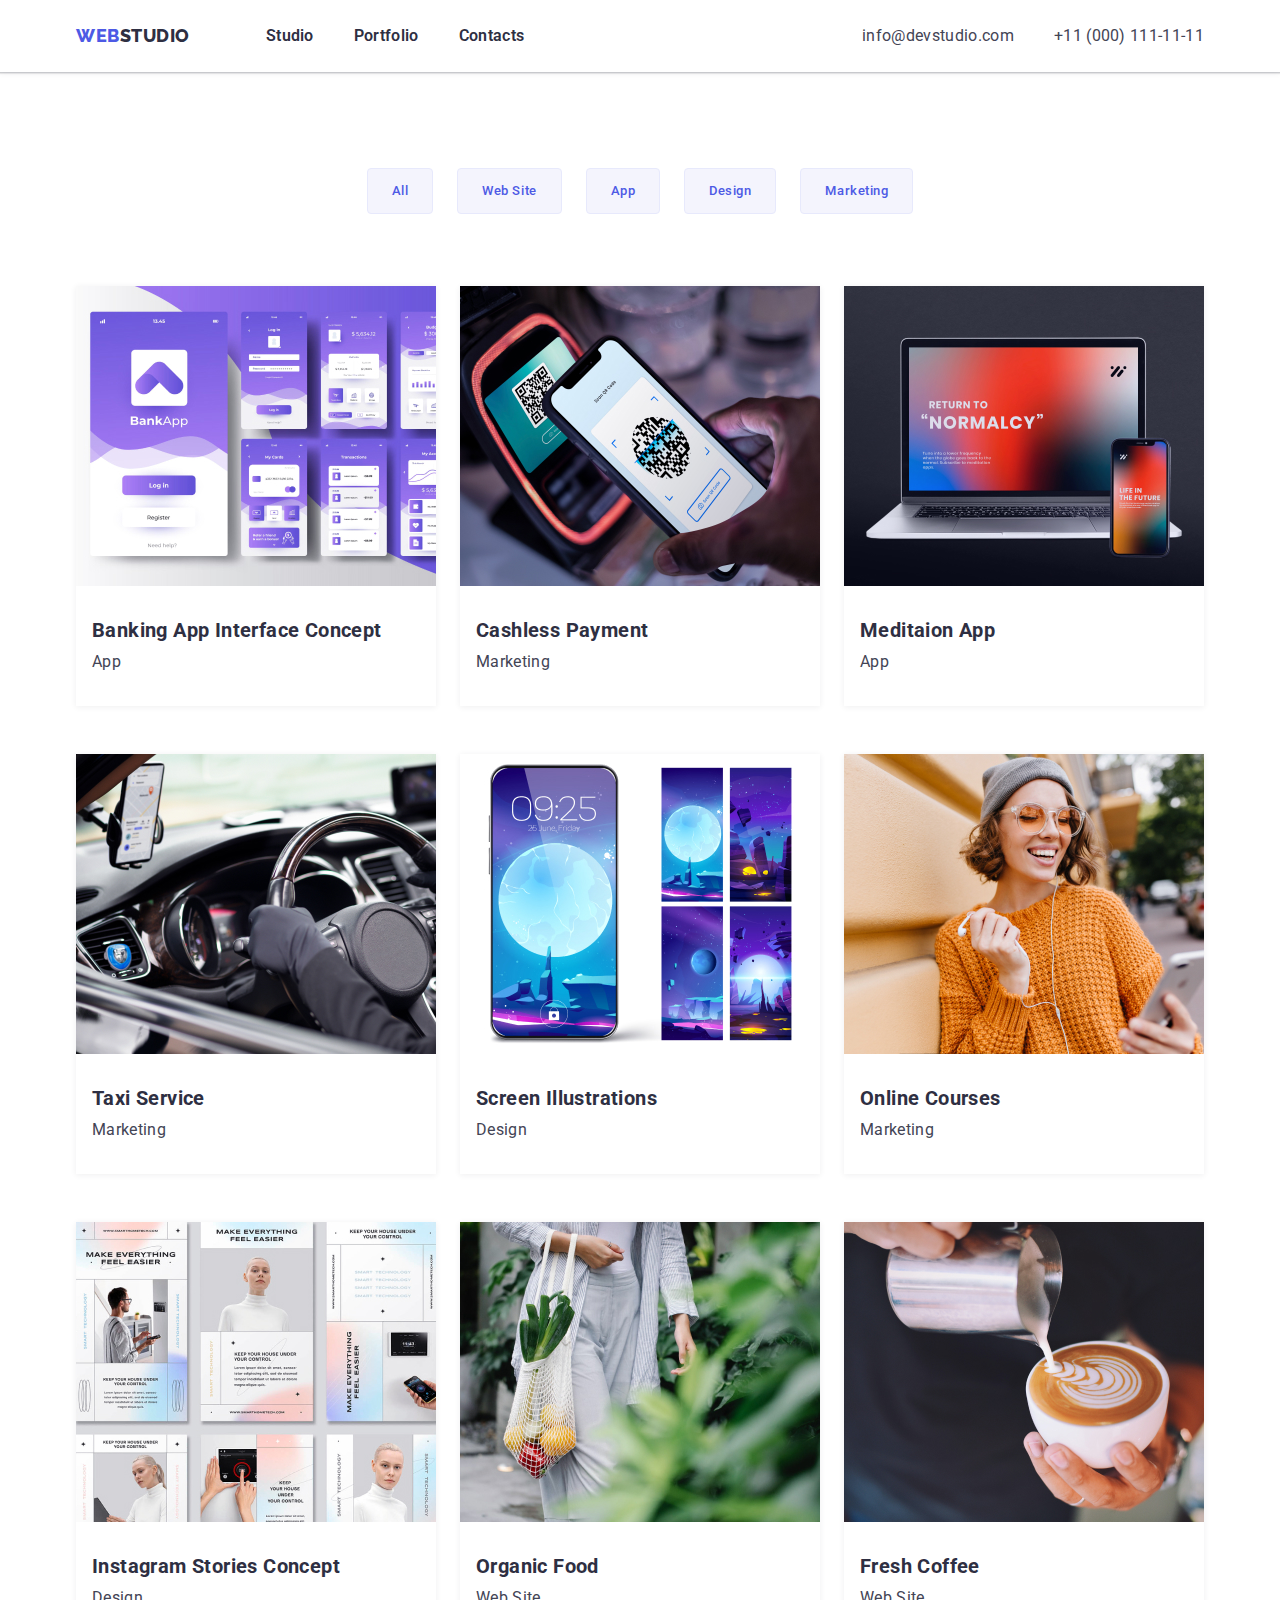
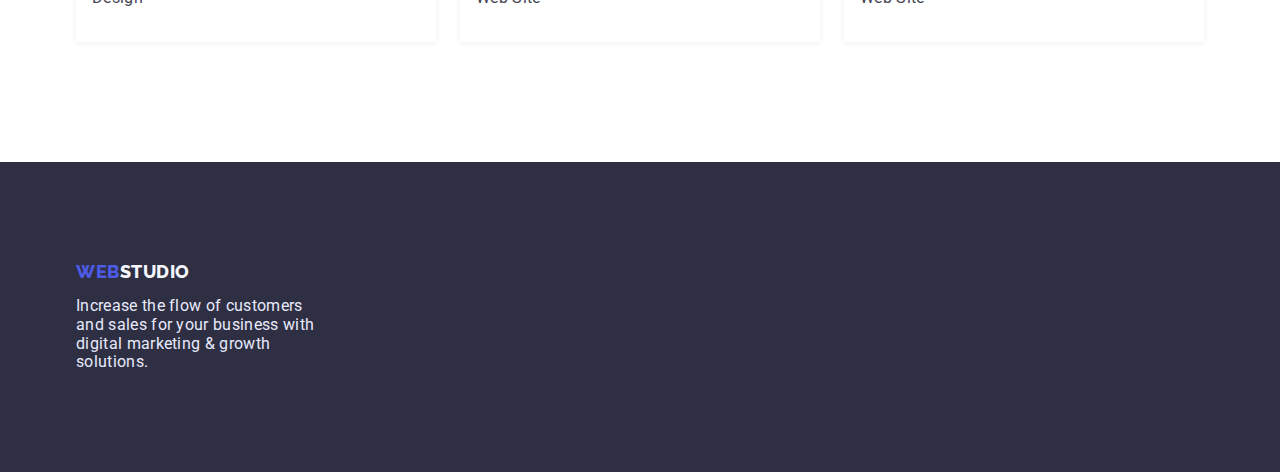
==== commit 345416b5: "Update portfolio.html" ====
--- a/portfolio.html
+++ b/portfolio.html
@@ -51,7 +51,7 @@
                        <button class="btn click-btn " type="button"> All </button>
                   </li>
                   <li class="filter-itme">
-                       <button class="btn click-btn" type="button"> Websit </button>
+                       <button class="btn click-btn" type="button"> Web Site </button>
                   </li>
                   <li class="filter-itme">
                        <button class="btn click-btn" type="button"> App </button>
--- a/css/styles1.css
+++ b/css/styles1.css
@@ -34,14 +34,14 @@
     font-family: inherit;
     text-decoration: none;
 }
- .h1,
+ h1,
  h2,
  h3,
  h4 {
     margin: 0;
  }
 
-.img {
+img {
     max-width: 100%;
     height: auto;
  }
@@ -77,13 +77,11 @@
     margin-right: 76px;
 }
 .header-link:hover,
-.header-phone:hover,
-.header-mail:hover{
+.header-contact:hover{
     color: var(--color-accent);
 }
 .header-link:focus,
-.header-mail:focus,
-.header-phone:focus{
+.header-contact:hover{
     color: var(--color-accent);
 }  
 .header-list {
@@ -97,38 +95,42 @@
 .contacts {
     margin-left: 40px;
 }
-.header-item{
-    margin-top: 24px;
-    margin-bottom: 24px;
-}
+
 .mail{
     margin-left: 40px;
 }
-
 
 .header-page {
     background: var(--color-light);
     box-shadow: 0px 2px 1px rgba(46, 47, 66, 0.08), 0px 1px 1px rgba(46, 47, 66, 0.16), 0px 1px 6px rgba(46, 47, 66, 0.08);
-
-}
-
-
-.header-link {
+}
+
+
+.header-link{
     font-weight: 600;
     line-height: 1.5;
     letter-spacing: 0.02em;
     color: var(--color-main);
-}
-.header-phone, .header-mail{
+    display: block;
+    
+}
+.header-link{
+    padding-top: 24px;
+    padding-bottom: 24px;
+}
+.header-contact{
     line-height: 1.5;
     letter-spacing: 0.02em;
     color: #434455;
- 
+    display: block;
+    padding-top: 24px;
+    padding-bottom: 24px;
+    
 }
 
 .filter-list{
-    margin-top:  96px;
-    margin-bottom: 120px; 
+    padding-top:  96px;
+    padding-bottom: 120px; 
   
 }
 .filter,.cells-title {
@@ -152,7 +154,7 @@
     
 }
 
-.btn {
+.btn{
     font-family: inherit;
     font-weight: 500;
     line-height: 1.5;
@@ -167,18 +169,16 @@
     padding: 12px 24px;
     
 }
-.click-btn:active{
-    background:var(--color-active);
+
+.clck-btn:hover,
+.click-btn:focus{
+    background: var(--color-btm);
+    color: var(--color-accent);
+}
+.click-btn:active {
+    background: var(--color-active);
     color: var(--color-footer);
-
-}
-.click-btn:focus,
-.clck-btn:hover{
-    background: var(--color-btm);
-    color: var(--color-accent);
-
-}
-
+}
 
 .item{
     list-style: none;
@@ -195,13 +195,14 @@
 .cells-list{
     display: flex;
     flex-wrap: wrap;
-    gap: 24px;
+    column-gap: 24px;
+    row-gap: 48px;
     
 }
 .cells{
     padding-left: 16px;
     padding-bottom: 32px;
-    margin-top: 32px;
+    padding-top: 32px;
 }
 
 .cells-info {
